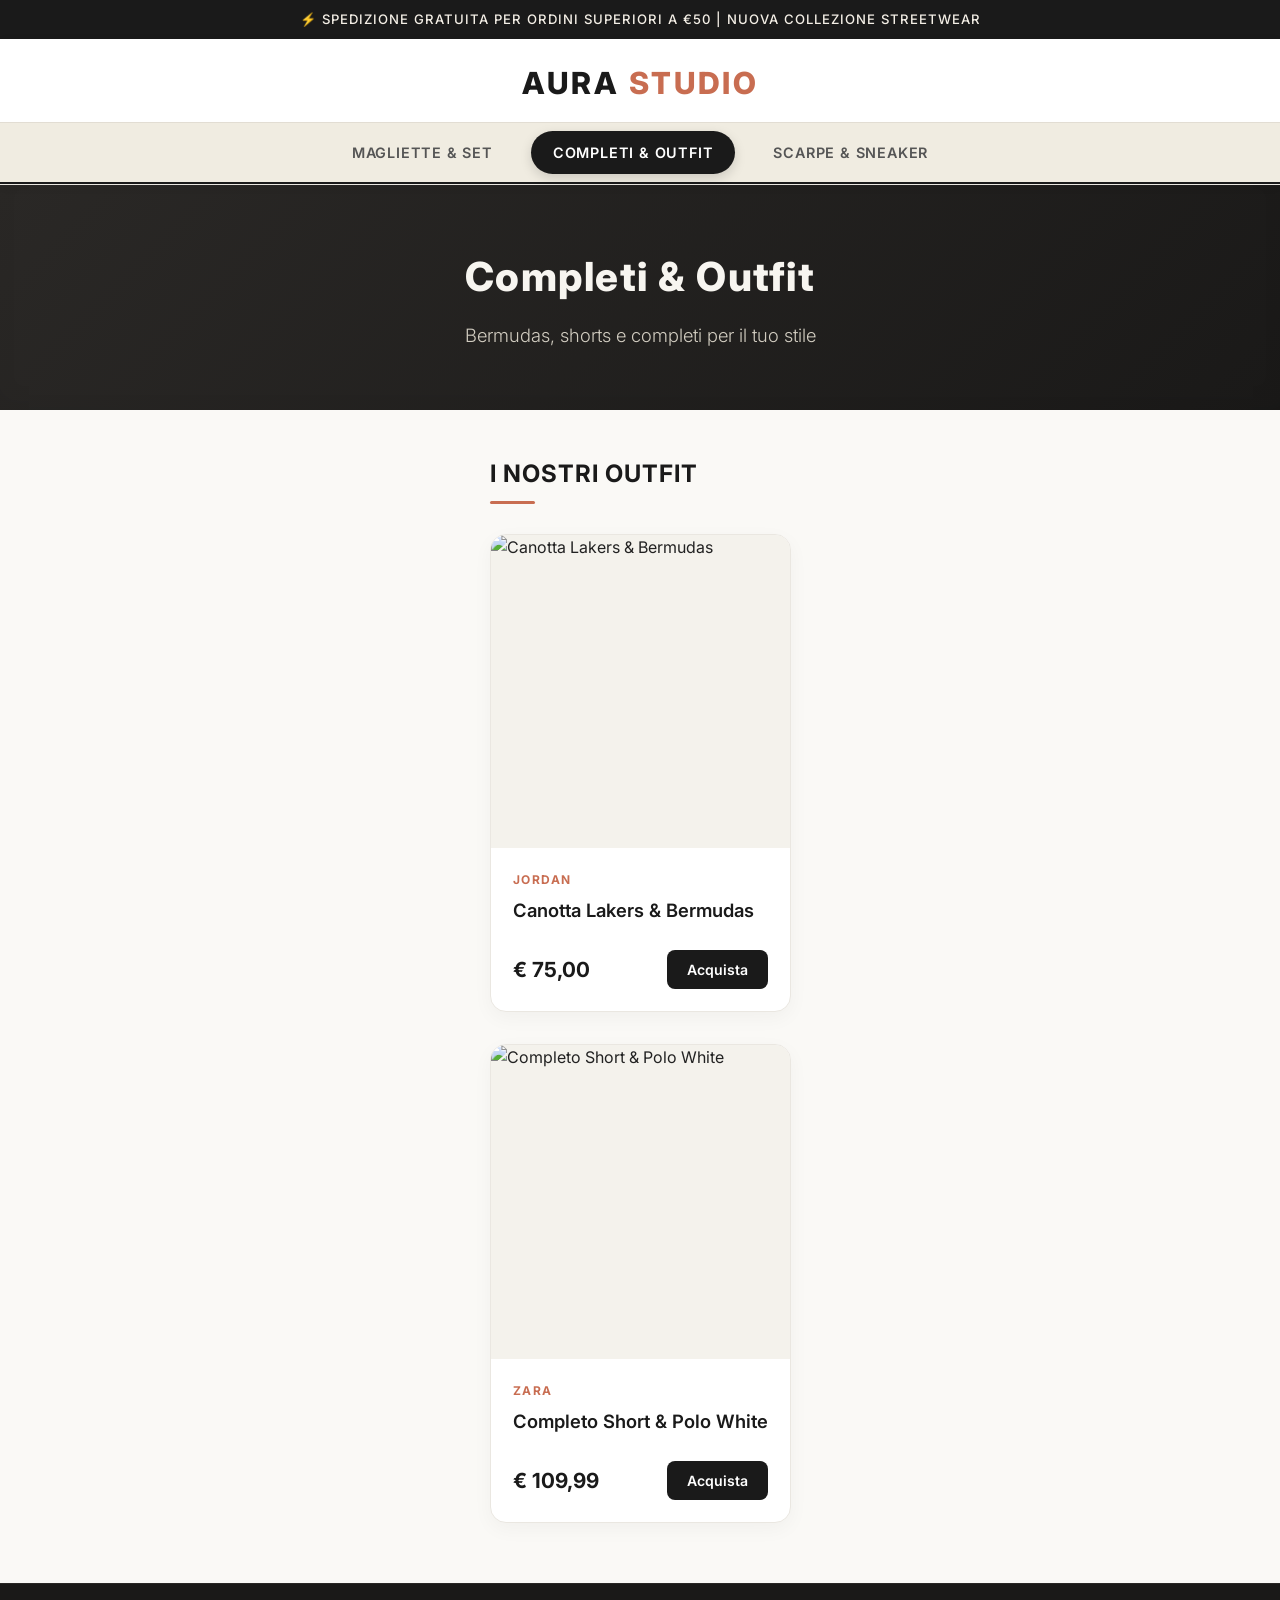
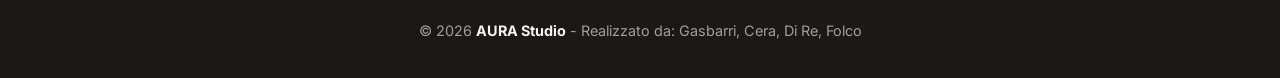
==== Outfit.html @ 518532ec "modifiche stile e dettagli" ====
<!DOCTYPE html>
<html lang="it">
<head>
    <meta charset="UTF-8">
    <meta name="viewport" content="width=device-width, initial-scale=1.0">
    <title>AURA Studio - Completi & Outfit</title>
    <link rel="stylesheet" href="style.css">
    <link rel="preconnect" href="https://fonts.googleapis.com">
    <link rel="preconnect" href="https://fonts.gstatic.com" crossorigin>
    <link href="https://fonts.googleapis.com/css2?family=Inter:wght@400;500;600;700;800&display=swap" rel="stylesheet">
</head>
<body>

    <div class="top-bar">
        ⚡ SPEDIZIONE GRATUITA PER ORDINI SUPERIORI A €50 | NUOVA COLLEZIONE STREETWEAR
    </div>

    <header>
        <div class="header-top">
            <a href="SitoAbbigliamento.html" class="logo">AURA <span>STUDIO</span></a>
        </div>
        <div class="category-nav-wrapper">
            <nav class="category-nav">
                <a href="SitoAbbigliamento.html">Magliette & Set</a>
                <a href="Outfit.html" class="active">Completi & Outfit</a>
                <a href="scarpe.html">Scarpe & Sneaker</a>
            </nav>
        </div>
    </header>

    <section class="hero">
        <h1>Completi & Outfit</h1>
        <p>Bermudas, shorts e completi per il tuo stile</p>
    </section>

    <main class="container">
        <h2 class="section-title">I Nostri Outfit</h2>
        <div class="product-grid">

            <div class="card">
                <div class="card-img-wrapper">
                    <img src="lebronjames.jpg" alt="Canotta Lakers & Bermudas">
                </div>
                <div class="card-body">
                    <span class="brand">Jordan</span>
                    <h3>Canotta Lakers & Bermudas</h3>
                    <div class="price-row">
                        <span class="price">€ 75,00</span>
                        <button class="btn">Acquista</button>
                    </div>
                </div>
            </div>

            <div class="card">
                <div class="card-img-wrapper">
                    <img src="ragazzoveloce.jpg" alt="Completo Short & Polo White">
                </div>
                <div class="card-body">
                    <span class="brand">Zara</span>
                    <h3>Completo Short & Polo White</h3>
                    <div class="price-row">
                        <span class="price">€ 109,99</span>
                        <button class="btn">Acquista</button>
                    </div>
                </div>
            </div>

        </div>
    </main>

    <footer>
        <p>© 2026 <strong>AURA Studio</strong> - Realizzato da: Gasbarri, Cera, Di Re, Folco</p>
    </footer>

</body>
</html>
---- style.css ----
/* ==========================================
   AURA STUDIO - STYLESHEET (Design Elegante)
   ========================================== */

/* RESET E BASE */
* {
    margin: 0;
    padding: 0;
    box-sizing: border-box;
    font-family: 'Inter', -apple-system, BlinkMacSystemFont, 'Segoe UI', Roboto, sans-serif;
}

html {
    scroll-behavior: smooth;
}

body {
    background-color: #faf9f6; /* Sfondo sabbia molto tenue, rilassante e moderno */
    color: #222222;
    line-height: 1.6;
    display: flex;
    flex-direction: column;
    min-height: 100vh;
}

/* BARRA PROMOZIONALE SUPERIORE */
.top-bar {
    background-color: #1a1a1a;
    color: #f4efe6;
    text-align: center;
    padding: 9px 16px;
    font-size: 0.82rem;
    font-weight: 500;
    letter-spacing: 1px;
    text-transform: uppercase;
}

/* HEADER PRINCIPALE E LOGO */
header {
    background: rgba(255, 255, 255, 0.95);
    backdrop-filter: blur(10px);
    border-bottom: 1px solid #e8e5df;
    position: sticky;
    top: 0;
    z-index: 1000;
    box-shadow: 0 2px 12px rgba(0, 0, 0, 0.03);
}

.header-top {
    max-width: 1200px;
    margin: 0 auto;
    padding: 20px 24px 14px 24px;
    display: flex;
    justify-content: center;
    align-items: center;
}

.logo {
    font-size: 1.9rem;
    font-weight: 800;
    text-decoration: none;
    color: #1a1a1a;
    letter-spacing: 3px;
    text-transform: uppercase;
    transition: transform 0.3s ease;
}

.logo:hover {
    transform: scale(1.02);
}

.logo span {
    color: #c86d51; /* Colore accento Terracotta */
}

/* BARRA DELLE CATEGORIE (EVIDENTE E FLUIDA) */
.category-nav-wrapper {
    background-color: #f0ece1; /* Tonalità neutra e calda */
    border-top: 1px solid #e2ddd3;
    border-bottom: 2px solid #1a1a1a;
}

.category-nav {
    max-width: 1200px;
    margin: 0 auto;
    display: flex;
    justify-content: center;
    gap: 16px;
    padding: 8px 16px;
}

.category-nav a {
    text-decoration: none;
    color: #555555;
    font-weight: 600;
    font-size: 0.9rem;
    padding: 10px 22px;
    border-radius: 30px; /* Bordi arrotondati e morbidi */
    transition: all 0.3s cubic-bezier(0.25, 0.8, 0.25, 1);
    text-transform: uppercase;
    letter-spacing: 0.8px;
}

.category-nav a:hover {
    color: #1a1a1a;
    background-color: #e4dec8;
    transform: translateY(-1px);
}

.category-nav a.active {
    color: #ffffff;
    background-color: #1a1a1a;
    box-shadow: 0 4px 12px rgba(0, 0, 0, 0.15);
}

/* SEZIONE HERO */
.hero {
    background: linear-gradient(135deg, #2a2826 0%, #1a1918 100%);
    color: #f7f5f0;
    text-align: center;
    padding: 60px 20px;
    margin-bottom: 45px;
    box-shadow: inset 0 -10px 20px rgba(0, 0, 0, 0.05);
}

.hero h1 {
    font-size: 2.5rem;
    font-weight: 800;
    margin-bottom: 12px;
    letter-spacing: 1.5px;
}

.hero p {
    font-size: 1.15rem;
    color: #d1ccc0;
    max-width: 600px;
    margin: 0 auto;
    font-weight: 300;
}

/* CONTENITORE PRINCIPALE */
.container {
    max-width: 1200px;
    margin: 0 auto;
    padding: 0 24px 60px 24px;
    flex: 1;
}

.section-title {
    font-size: 1.5rem;
    font-weight: 700;
    margin-bottom: 30px;
    text-transform: uppercase;
    letter-spacing: 1px;
    position: relative;
    padding-bottom: 10px;
    color: #1a1a1a;
}

.section-title::after {
    content: '';
    position: absolute;
    bottom: 0;
    left: 0;
    width: 45px;
    height: 3px;
    background-color: #c86d51;
    border-radius: 2px;
}

/* GRIGLIA PRODOTTI & SCHEDE (CARDS) */
.product-grid {
    display: grid;
    grid-template-columns: repeat(auto-fill, minmax(280px, 1fr));
    gap: 32px;
}

.card {
    background: #ffffff;
    border-radius: 16px;
    overflow: hidden;
    box-shadow: 0 6px 20px rgba(0, 0, 0, 0.04);
    transition: all 0.35s cubic-bezier(0.25, 0.8, 0.25, 1);
    display: flex;
    flex-direction: column;
    border: 1px solid #eae7e1;
}

.card:hover {
    transform: translateY(-8px);
    box-shadow: 0 16px 32px rgba(0, 0, 0, 0.08);
    border-color: #d8d3c7;
}

/* IMMAGINI PRODOTTO */
.card-img-wrapper {
    position: relative;
    width: 100%;
    padding-top: 105%; /* Aspect ratio ottimale per le foto */
    background-color: #f4f2ec;
    overflow: hidden;
}

.card-img-wrapper img {
    position: absolute;
    top: 0;
    left: 0;
    width: 100%;
    height: 100%;
    object-fit: cover;
    transition: transform 0.5s ease;
}

.card:hover .card-img-wrapper img {
    transform: scale(1.06);
}

/* INFORMAZIONI PRODOTTO */
.card-body {
    padding: 22px;
    display: flex;
    flex-direction: column;
    flex-grow: 1;
}

.brand {
    font-size: 0.75rem;
    text-transform: uppercase;
    font-weight: 700;
    color: #c86d51;
    letter-spacing: 1.5px;
    margin-bottom: 8px;
}

.card-body h3 {
    font-size: 1.15rem;
    font-weight: 600;
    color: #1a1a1a;
    margin-bottom: 12px;
    line-height: 1.35;
}

.price-row {
    margin-top: auto;
    display: flex;
    align-items: center;
    justify-content: space-between;
    padding-top: 16px;
}

.price {
    font-size: 1.3rem;
    font-weight: 700;
    color: #1a1a1a;
}

/* PULSANTI ACQUISTA */
.btn {
    background-color: #1a1a1a;
    color: #ffffff;
    border: none;
    padding: 11px 20px;
    border-radius: 8px;
    font-weight: 600;
    font-size: 0.88rem;
    cursor: pointer;
    transition: all 0.25s ease;
}

.btn:hover {
    background-color: #c86d51;
    box-shadow: 0 4px 12px rgba(200, 109, 81, 0.3);
}

.btn:active {
    transform: scale(0.96);
}

/* FOOTER */
footer {
    background-color: #1a1918;
    color: #a39e93;
    text-align: center;
    padding: 35px 20px;
    margin-top: auto;
    font-size: 0.9rem;
    border-top: 1px solid #2a2826;
}

footer strong {
    color: #f7f5f0;
}

/* RESPONSIVE (DISPOSITIVI MOBILI) */
@media (max-width: 768px) {
    .header-top {
        padding: 15px;
    }
    
    .category-nav {
        flex-wrap: wrap;
        gap: 8px;
    }
    
    .category-nav a {
        padding: 8px 14px;
        font-size: 0.82rem;
    }
    
    .hero {
        padding: 40px 18px;
    }
    
    .hero h1 {
        font-size: 2rem;
    }
    
    .product-grid {
        gap: 20px;
    }
}
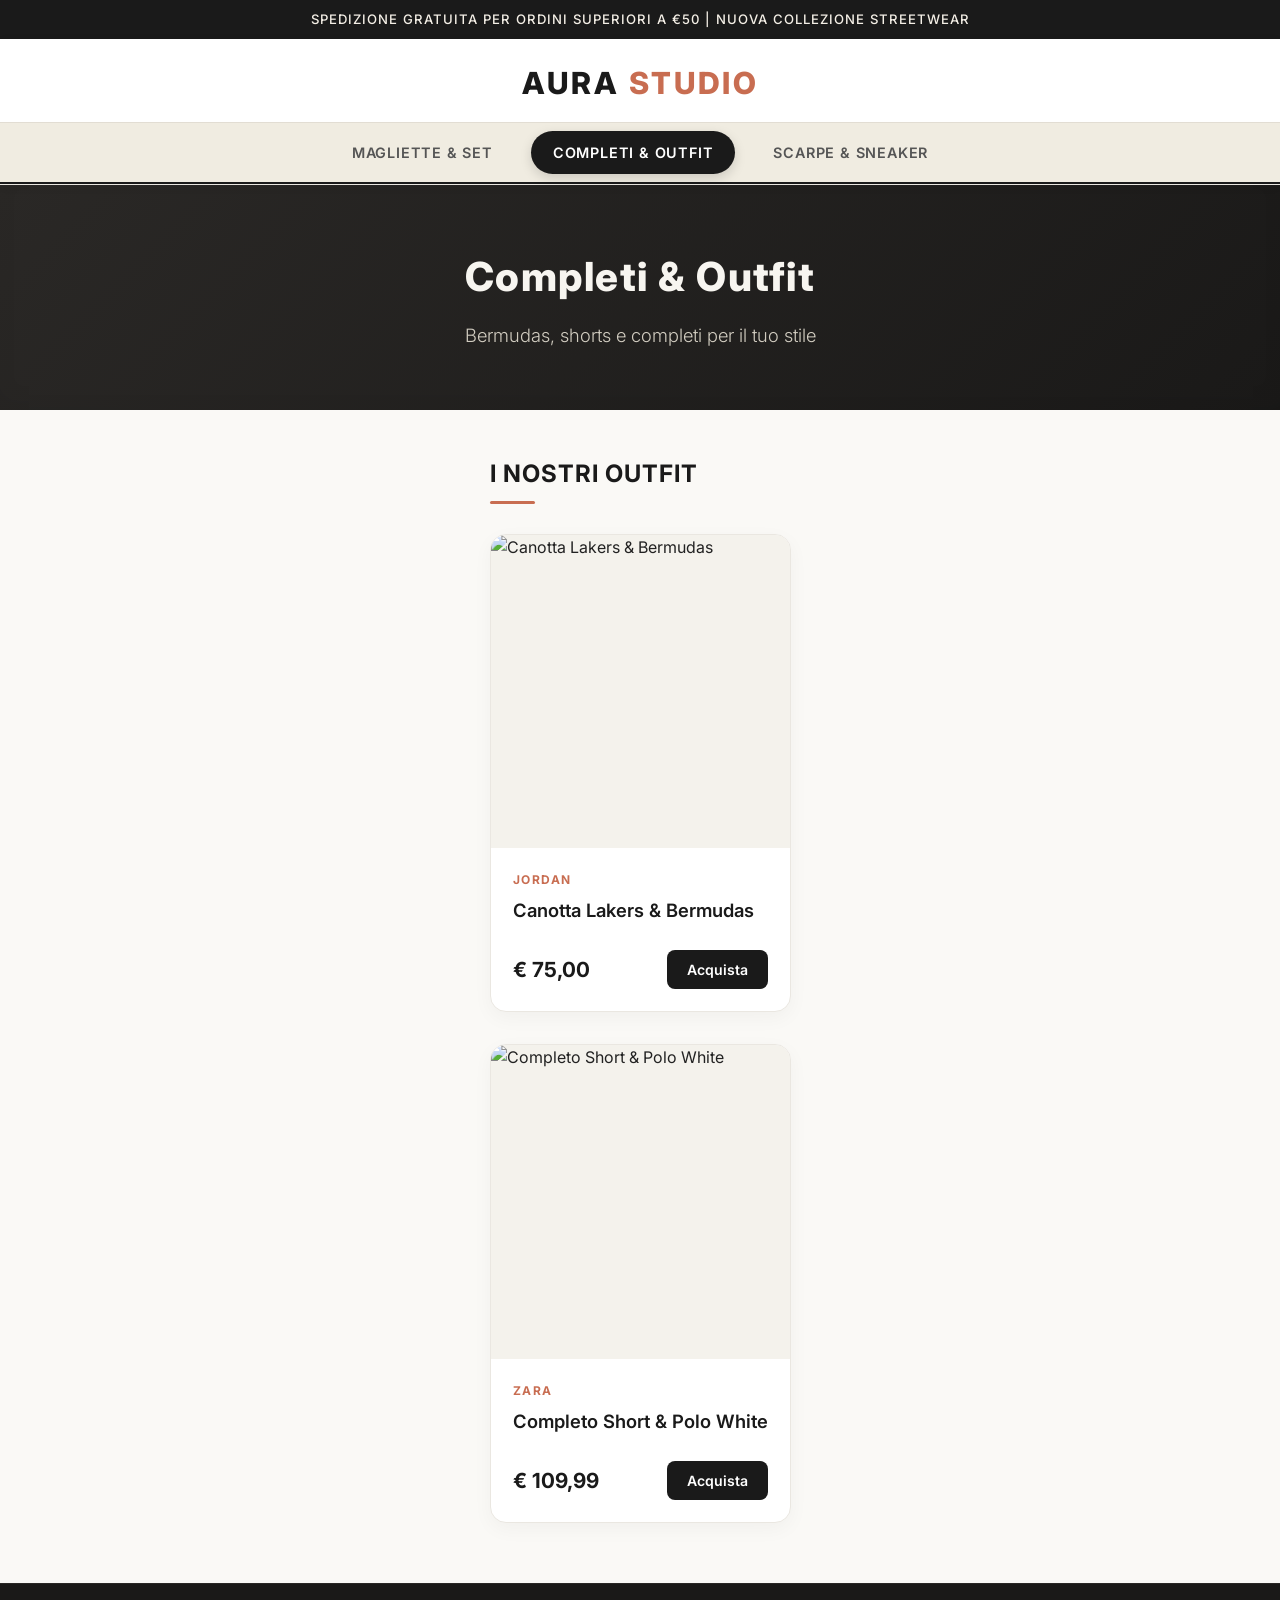
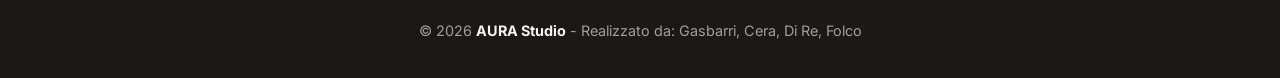
==== commit 00be2ede: "Fix HTML encoding issues in Outfit.html" ====
--- a/Outfit.html
+++ b/Outfit.html
@@ -12,7 +12,7 @@
 <body>
 
     <div class="top-bar">
-        ⚡ SPEDIZIONE GRATUITA PER ORDINI SUPERIORI A €50 | NUOVA COLLEZIONE STREETWEAR
+        SPEDIZIONE GRATUITA PER ORDINI SUPERIORI A €50 | NUOVA COLLEZIONE STREETWEAR
     </div>
 
     <header>
@@ -73,4 +73,4 @@
     </footer>
 
 </body>
-</html>+</html>
